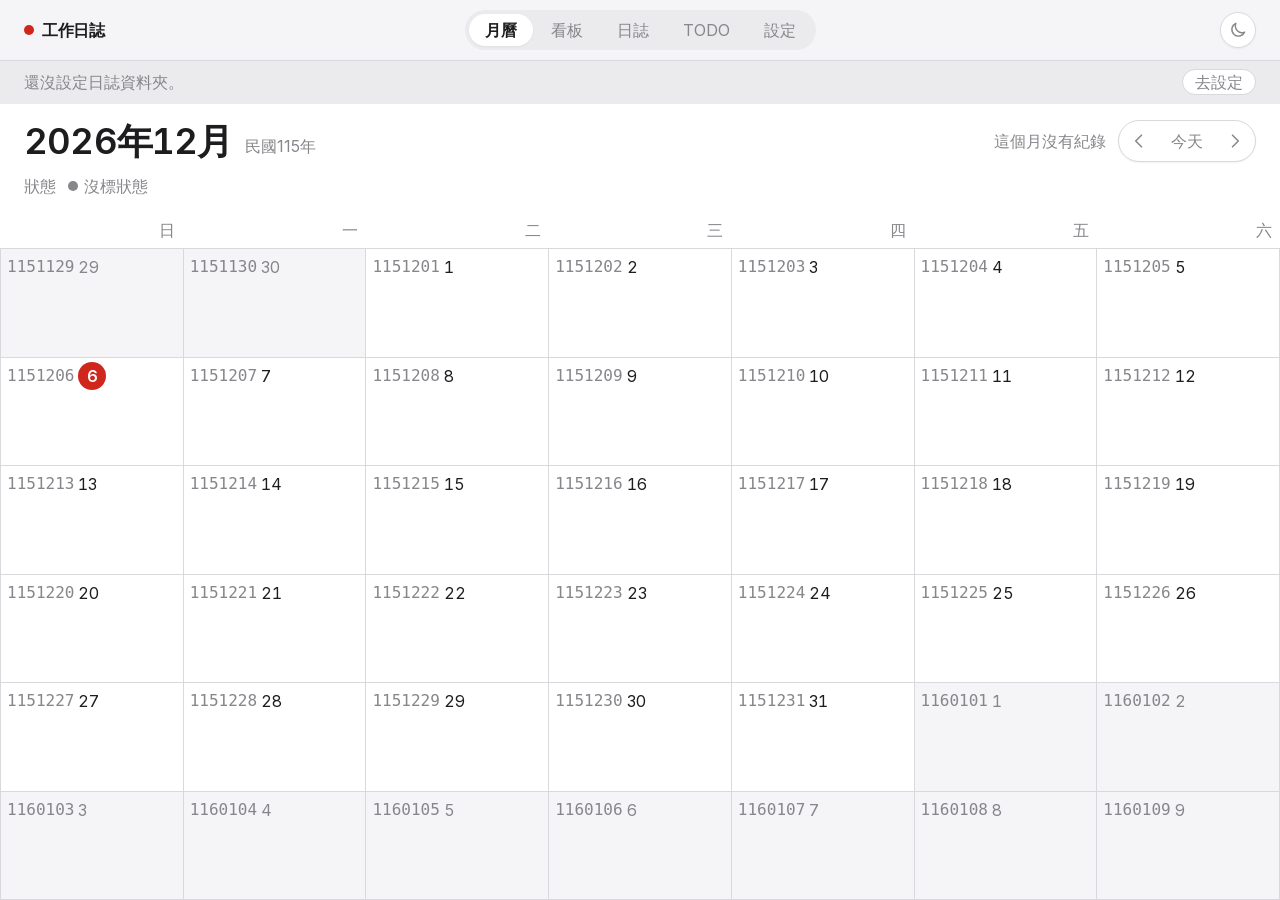
==== ui/index.html @ f8fb2ab3 "feat: 每日工作日誌桌面 app Tauri 2 ＋ 靜態 HTML，讀 <民國7碼>.md 把每天做了什麼、 每支工作項目走到哪一步畫出來。  - 解析日誌格式，並從條目推導工作項目與狀態 - " ====
<!DOCTYPE html>
<html lang="zh-Hant">
<head>
<meta charset="utf-8">
<meta name="viewport" content="width=device-width, initial-scale=1">
<title>月曆 — 每日工作日誌</title>
<link href="css/fonts.css" rel="stylesheet">
<link href="css/app.css" rel="stylesheet">
<script src="vendor/tailwind.js"></script>
<script src="js/tailwind-config.js"></script>
<script src="js/theme.js"></script>
<script src="js/store.js"></script>
<script src="js/shell.js"></script>
</head>
<body class="flex h-screen flex-col overflow-hidden bg-paper text-ink antialiased dark:bg-dpaper dark:text-dink font-sans text-base" data-od-id="calendar-home">

<div data-shell="topbar" data-tab="index.html" data-crumb=""></div>

<div class="flex min-h-0 flex-1 flex-col bg-surface dark:bg-dsurface">

  <!-- 標題列：大標題在左，換月在右（照 macOS 行事曆） -->
  <div class="flex shrink-0 flex-wrap items-center gap-x-3 gap-y-2 px-4 pb-3 pt-4 md:px-6" data-od-id="month-toolbar">
    <h1 id="month-title" class="font-display shrink-0 text-3xl font-bold tabular-nums tracking-tightest md:text-4xl" data-od-id="month-title"></h1>
    <span id="month-sub" class="shrink-0 self-end pb-1 text-muted dark:text-dmuted"></span>
    <span id="month-count" class="ml-auto shrink-0 tabular-nums text-muted dark:text-dmuted"></span>
    <div class="flex shrink-0 items-center gap-1 rounded-full border border-line bg-surface p-1 shadow-sm dark:border-dline dark:bg-dpaper" data-od-id="month-nav">
      <button id="btn-prev" class="grid h-8 w-8 place-items-center rounded-full text-muted hover:bg-accentsoft hover:text-ink dark:text-dmuted dark:hover:bg-daccentsoft dark:hover:text-dink" aria-label="上個月">
        <svg class="h-5 w-5" viewBox="0 0 24 24" fill="none" stroke="currentColor" stroke-width="1.8" stroke-linecap="round" stroke-linejoin="round"><path d="M15 5l-7 7 7 7"/></svg>
      </button>
      <button id="btn-this" class="rounded-full px-3 py-1 leading-tight text-muted hover:bg-accentsoft hover:text-ink dark:text-dmuted dark:hover:bg-daccentsoft dark:hover:text-dink">今天</button>
      <button id="btn-next" class="grid h-8 w-8 place-items-center rounded-full text-muted hover:bg-accentsoft hover:text-ink dark:text-dmuted dark:hover:bg-daccentsoft dark:hover:text-dink" aria-label="下個月">
        <svg class="h-5 w-5" viewBox="0 0 24 24" fill="none" stroke="currentColor" stroke-width="1.8" stroke-linecap="round" stroke-linejoin="round"><path d="M9 5l7 7-7 7"/></svg>
      </button>
    </div>
  </div>

  <!-- 圖例：七種狀態＝七種行事曆 -->
  <div class="flex shrink-0 flex-wrap items-center gap-x-3 gap-y-1.5 px-4 pb-3 md:px-6" id="legend" data-od-id="calendar-legend"></div>

  <!-- 星期列：靠右對齊，跟格子裡的日期同一條直線 -->
  <div class="grid shrink-0 grid-cols-7 border-b border-line px-0 pb-1.5 dark:border-dline" data-od-id="weekday-row"></div>

  <!-- 月格：整片髮絲線，沒有卡片、沒有圓角 -->
  <div class="min-h-0 flex-1 overflow-y-auto">
    <div id="grid" class="grid h-full grid-cols-7 auto-rows-[minmax(88px,1fr)] border-l border-line dark:border-dline sm:auto-rows-[minmax(104px,1fr)]" data-od-id="month-grid"></div>
  </div>

</div>

<script>
window.Log.ready(function () {
  var L = window.Log;
  var todayCode = L.today();
  var t = L.parts(todayCode);
  var view = { roc: t.roc, month: t.month };

  var grid = document.getElementById('grid');

  document.querySelector('[data-od-id="weekday-row"]').innerHTML =
    L.WEEKDAYS.map(function (w, i) {
      return '<span class="truncate px-2 pt-2 text-right ' +
        (i === 0 || i === 6 ? 'text-muted dark:text-dmuted' : 'text-muted dark:text-dmuted') + '">' + w + '</span>';
    }).join('');

  document.getElementById('legend').innerHTML =
    '<span class="shrink-0 text-muted dark:text-dmuted">狀態</span>' +
    L.statuses().map(function (s) {
    return '<span class="flex shrink-0 items-center gap-1.5 text-muted dark:text-dmuted">' +
      '<span class="h-2.5 w-2.5 rounded-full ' + L.statusDotClass(s.id) + '"></span>' + s.label + '</span>';
  }).join('') +
  '<span class="flex shrink-0 items-center gap-1.5 text-muted dark:text-dmuted">' +
    '<span class="h-2.5 w-2.5 rounded-full bg-muted dark:bg-dmuted"></span>沒標狀態</span>';

  function dot(id) {
    return '<span class="h-2 w-2 shrink-0 rounded-full ' +
      (id ? L.statusDotClass(id) : 'bg-muted dark:bg-dmuted') + '"></span>';
  }

  function cell(date, inMonth) {
    var code = L.toCode(date);
    var d = date.getDate();
    var n = L.countOf(code);
    var counts = L.dayStatusCounts(code);
    var order = L.statuses().map(function (s) { return s.id; }).concat(['none']);
    var rows = order.filter(function (k) { return counts[k]; });
    var shown = rows.slice(0, 3);
    var rest = rows.length - shown.length;
    var isToday = code === todayCode;

    var num = isToday
      ? '<span class="grid h-7 w-7 shrink-0 place-items-center rounded-full bg-accent tabular-nums font-semibold text-white dark:bg-daccent">' + d + '</span>'
      : '<span class="shrink-0 tabular-nums ' +
          (inMonth ? (n > 0 ? 'font-semibold' : '') : 'text-muted dark:text-dmuted') + '">' + d + '</span>';

    return '' +
      '<button data-goto="' + code + '" data-od-id="day-' + code + '" ' +
        'class="flex min-w-0 flex-col gap-0.5 overflow-hidden border-b border-r border-line px-1.5 pb-1.5 pt-1 text-left hover:bg-accentsoft/70 dark:border-dline dark:hover:bg-daccentsoft/70 ' +
        (inMonth ? 'bg-surface dark:bg-dsurface' : 'bg-paper dark:bg-dpaper') + '">' +
        '<span class="flex shrink-0 items-center gap-1">' +
          '<span class="hidden min-w-0 truncate font-mono text-muted dark:text-dmuted lg:inline">' + code + '</span>' +
          '<span class="ml-auto flex h-7 items-center">' + num + '</span>' +
        '</span>' +
        // 平板以上：像行事曆的事件列
        '<span class="hidden min-h-0 flex-col gap-0.5 sm:flex">' +
          shown.map(function (k) {
            var st = k === 'none' ? null : L.statusById(k);
            return L.eventRow(st ? st.id : null, st ? st.label : '沒標狀態', counts[k]);
          }).join('') +
          (rest > 0 ? '<span class="px-1.5 text-muted dark:text-dmuted">還有 ' + rest + ' 種</span>' : '') +
        '</span>' +
        // 手機：欄位太窄，只留圓點與件數
        (n > 0
          ? '<span class="mt-auto flex flex-wrap items-center gap-1 sm:hidden">' +
              rows.slice(0, 4).map(function (k) { return dot(k === 'none' ? null : k); }).join('') +
              '<span class="tabular-nums text-muted dark:text-dmuted">' + n + '</span>' +
            '</span>'
          : '') +
      '</button>';
  }

  function render() {
    var year = view.roc + 1911;
    var first = new Date(year, view.month - 1, 1);
    var start = new Date(year, view.month - 1, 1 - first.getDay());
    var total = 0;
    var recorded = 0;
    var cells = '';

    for (var i = 0; i < 42; i++) {
      var date = new Date(start.getFullYear(), start.getMonth(), start.getDate() + i);
      var inMonth = date.getMonth() === view.month - 1 && date.getFullYear() === year;
      if (inMonth) {
        var n = L.countOf(L.toCode(date));
        total += n;
        if (n > 0) recorded += 1;
      }
      cells += cell(date, inMonth);
    }

    grid.innerHTML = cells;
    grid.querySelectorAll('[data-goto]').forEach(function (b) {
      b.addEventListener('click', function () {
        location.href = 'daily-log.html?d=' + b.getAttribute('data-goto') + '&range=day';
      });
    });

    document.getElementById('month-title').textContent = year + '年' + view.month + '月';
    document.getElementById('month-sub').textContent = '民國' + view.roc + '年';
    document.getElementById('month-count').textContent = total > 0
      ? recorded + ' 天有紀錄 · 共 ' + total + ' 筆'
      : '這個月沒有紀錄';

    var crumb = document.querySelector('[data-od-id="crumb"]');
    if (crumb) crumb.textContent = year + '年' + view.month + '月';
  }

  function shiftMonth(delta) {
    var m = view.month + delta;
    var y = view.roc;
    if (m < 1) { m = 12; y -= 1; }
    if (m > 12) { m = 1; y += 1; }
    view = { roc: y, month: m };
    render();
  }

  document.getElementById('btn-prev').addEventListener('click', function () { shiftMonth(-1); });
  document.getElementById('btn-next').addEventListener('click', function () { shiftMonth(1); });
  document.getElementById('btn-this').addEventListener('click', function () {
    view = { roc: t.roc, month: t.month };
    render();
  });
  document.addEventListener('keydown', function (e) {
    if (/^(INPUT|SELECT|TEXTAREA)$/.test(document.activeElement.tagName)) return;
    if (e.key === 'ArrowLeft') shiftMonth(-1);
    if (e.key === 'ArrowRight') shiftMonth(1);
  });

  render();
});
</script>
</body>
</html>
---- ui/css/fonts.css ----
/* 字體：全部放在專案裡，app 離線也能正常顯示，不連外。 */

/* Cal Sans：cal.diy 的標題字 */
@font-face {
  font-family: 'Cal Sans';
  src: url('../fonts/CalSans-SemiBold.woff2') format('woff2');
  font-weight: 600;
  font-style: normal;
  font-display: swap;
}

/* Inter：內文字，latin subset，中文交給系統字型 */
@font-face {
  font-family: 'Inter';
  src: url('../fonts/Inter-400.woff2') format('woff2');
  font-weight: 400;
  font-style: normal;
  font-display: swap;
}
@font-face {
  font-family: 'Inter';
  src: url('../fonts/Inter-500.woff2') format('woff2');
  font-weight: 500;
  font-style: normal;
  font-display: swap;
}
@font-face {
  font-family: 'Inter';
  src: url('../fonts/Inter-600.woff2') format('woff2');
  font-weight: 600;
  font-style: normal;
  font-display: swap;
}
---- ui/css/app.css ----
/* 捲軸：macOS 的 overlay 捲軸在 app 視窗裡看起來像多出來的一條白線，
   而且每一個可捲動區都會冒一條。藏起來，捲動本身不受影響。 */
* {
  scrollbar-width: none;          /* Firefox / 標準屬性 */
  -ms-overflow-style: none;
}
::-webkit-scrollbar {
  width: 0;
  height: 0;
  background: transparent;
}
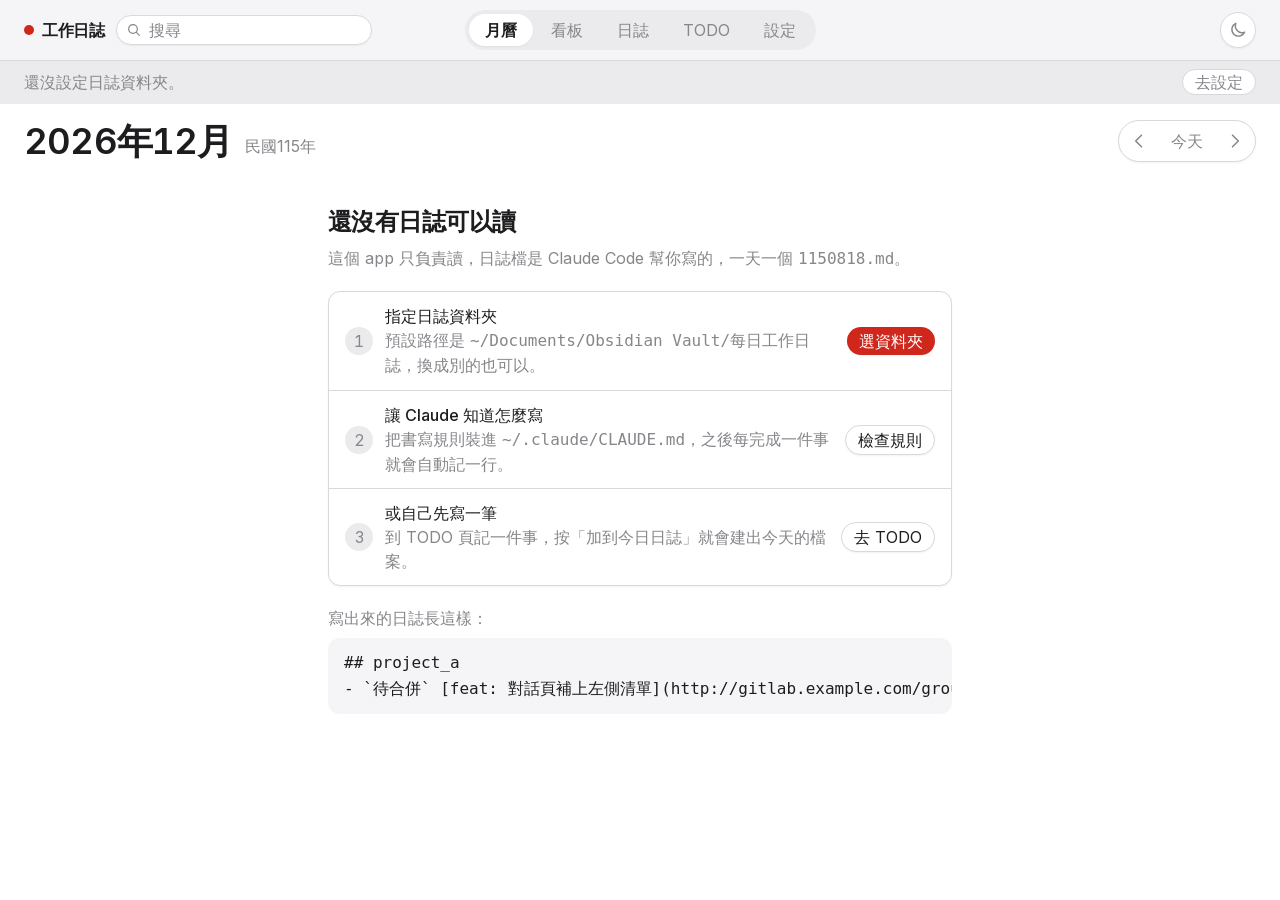
==== commit cde5f861: "feat: 依介面檢視調整六項 - 月曆格子改成密度條，hover 才展開明細；沒資料時換成三步驟引導 - 看板空欄收成窄軌，拖曳經過自動展開；卡片拿掉狀態下拉、標籤縮短 - 日誌頁首三排併一排，內容" ====
--- a/ui/index.html
+++ b/ui/index.html
@@ -37,6 +37,9 @@
   <!-- 圖例：七種狀態＝七種行事曆 -->
   <div class="flex shrink-0 flex-wrap items-center gap-x-3 gap-y-1.5 px-4 pb-3 md:px-6" id="legend" data-od-id="calendar-legend"></div>
 
+  <!-- 開著過濾的時候要看得出來 -->
+  <div id="filter-bar" class="hidden shrink-0 px-4 pb-3 md:px-6" data-od-id="filter-bar"></div>
+
   <!-- 星期列：靠右對齊，跟格子裡的日期同一條直線 -->
   <div class="grid shrink-0 grid-cols-7 border-b border-line px-0 pb-1.5 dark:border-dline" data-od-id="weekday-row"></div>
 
@@ -55,36 +58,84 @@
   var view = { roc: t.roc, month: t.month };
 
   var grid = document.getElementById('grid');
-
-  document.querySelector('[data-od-id="weekday-row"]').innerHTML =
+  var gridClass = grid.className;          /* 引導卡模式會把格線整片拿掉，回來時原樣裝回去 */
+  var weekdayRow = document.querySelector('[data-od-id="weekday-row"]');
+  var legend = document.getElementById('legend');
+
+  /* 搜尋：關鍵字由工具列的搜尋框管。
+     月曆的格線結構要保持完整，所以沒命中的日子不會消失，只是整格淡掉、統計歸零。 */
+  var query = (window.Shell && window.Shell.searchQuery) ? window.Shell.searchQuery() : '';
+
+  function filtering() {
+    return L.searchTerms(query).length > 0;
+  }
+
+  function esc(s) {
+    return String(s).replace(/[&<>"']/g, function (c) {
+      return { '&': '&amp;', '<': '&lt;', '>': '&gt;', '"': '&quot;', "'": '&#39;' }[c];
+    });
+  }
+
+  /* 這一天命中關鍵字的條目；沒有關鍵字就是全部 */
+  function keptEntries(code) {
+    return L.entriesOf(code).filter(function (e) {
+      return L.matchesSearch(L.entrySearchFields(e), query);
+    });
+  }
+
+  /* 格子裡的狀態統計只算命中的條目，沒標狀態的算成 none */
+  function keptCounts(code) {
+    var counts = {};
+    keptEntries(code).forEach(function (e) {
+      var key = e.status || 'none';
+      counts[key] = (counts[key] || 0) + 1;
+    });
+    return counts;
+  }
+
+  weekdayRow.innerHTML =
     L.WEEKDAYS.map(function (w, i) {
       return '<span class="truncate px-2 pt-2 text-right ' +
         (i === 0 || i === 6 ? 'text-muted dark:text-dmuted' : 'text-muted dark:text-dmuted') + '">' + w + '</span>';
     }).join('');
 
-  document.getElementById('legend').innerHTML =
+  /* 圖例的標籤一律中文（日誌檔裡寫的就是中文，兩邊對得起來） */
+  legend.innerHTML =
     '<span class="shrink-0 text-muted dark:text-dmuted">狀態</span>' +
     L.statuses().map(function (s) {
     return '<span class="flex shrink-0 items-center gap-1.5 text-muted dark:text-dmuted">' +
-      '<span class="h-2.5 w-2.5 rounded-full ' + L.statusDotClass(s.id) + '"></span>' + s.label + '</span>';
+      '<span class="h-2.5 w-2.5 rounded-full ' + L.statusDotClass(s.id) + '"></span>' + L.statusText(s.id) + '</span>';
   }).join('') +
   '<span class="flex shrink-0 items-center gap-1.5 text-muted dark:text-dmuted">' +
     '<span class="h-2.5 w-2.5 rounded-full bg-muted dark:bg-dmuted"></span>沒標狀態</span>';
 
-  function dot(id) {
-    return '<span class="h-2 w-2 shrink-0 rounded-full ' +
-      (id ? L.statusDotClass(id) : 'bg-muted dark:bg-dmuted') + '"></span>';
+  /* 一天的密度條：一條軌道，裡面依狀態順序排出各段，
+     每段的寬度就是該狀態佔當天總筆數的百分比，顏色用該狀態的圓點色。 */
+  function densityBar(order, counts, total) {
+    var segs = order.filter(function (k) { return counts[k]; }).map(function (k) {
+      var color = k === 'none' ? 'bg-muted dark:bg-dmuted' : L.statusDotClass(k);
+      var pct = Math.round(counts[k] / total * 10000) / 100;
+      return '<span class="h-full ' + color + '" style="width:' + pct + '%"></span>';
+    }).join('');
+    return '<span class="flex h-1.5 w-full overflow-hidden rounded-full bg-accentsoft dark:bg-daccentsoft">' +
+      segs + '</span>';
+  }
+
+  /* 明細列：沿用行事曆事件那一列，標籤用中文 */
+  function detailRows(rows, counts) {
+    return rows.map(function (k) {
+      var st = k === 'none' ? null : L.statusById(k);
+      return L.eventRow(st ? st.id : null, st ? L.statusText(st.id) : '沒標狀態', counts[k]);
+    }).join('');
   }
 
   function cell(date, inMonth) {
     var code = L.toCode(date);
     var d = date.getDate();
-    var n = L.countOf(code);
-    var counts = L.dayStatusCounts(code);
+    var n = keptEntries(code).length;
+    var counts = keptCounts(code);
     var order = L.statuses().map(function (s) { return s.id; }).concat(['none']);
     var rows = order.filter(function (k) { return counts[k]; });
-    var shown = rows.slice(0, 3);
-    var rest = rows.length - shown.length;
     var isToday = code === todayCode;
 
     var num = isToday
@@ -94,31 +145,130 @@
 
     return '' +
       '<button data-goto="' + code + '" data-od-id="day-' + code + '" ' +
-        'class="flex min-w-0 flex-col gap-0.5 overflow-hidden border-b border-r border-line px-1.5 pb-1.5 pt-1 text-left hover:bg-accentsoft/70 dark:border-dline dark:hover:bg-daccentsoft/70 ' +
-        (inMonth ? 'bg-surface dark:bg-dsurface' : 'bg-paper dark:bg-dpaper') + '">' +
+        'class="group flex min-w-0 flex-col gap-0.5 overflow-hidden border-b border-r border-line px-1.5 pb-1.5 pt-1 text-left hover:bg-accentsoft/70 dark:border-dline dark:hover:bg-daccentsoft/70 ' +
+        (inMonth ? 'bg-surface dark:bg-dsurface' : 'bg-paper dark:bg-dpaper') +
+        (filtering() && n === 0 ? ' opacity-40' : '') + '">' +
         '<span class="flex shrink-0 items-center gap-1">' +
           '<span class="hidden min-w-0 truncate font-mono text-muted dark:text-dmuted lg:inline">' + code + '</span>' +
           '<span class="ml-auto flex h-7 items-center">' + num + '</span>' +
         '</span>' +
-        // 平板以上：像行事曆的事件列
-        '<span class="hidden min-h-0 flex-col gap-0.5 sm:flex">' +
-          shown.map(function (k) {
-            var st = k === 'none' ? null : L.statusById(k);
-            return L.eventRow(st ? st.id : null, st ? st.label : '沒標狀態', counts[k]);
-          }).join('') +
-          (rest > 0 ? '<span class="px-1.5 text-muted dark:text-dmuted">還有 ' + rest + ' 種</span>' : '') +
-        '</span>' +
-        // 手機：欄位太窄，只留圓點與件數
+        // 沒有紀錄的日子不畫密度條，也不留空位
         (n > 0
-          ? '<span class="mt-auto flex flex-wrap items-center gap-1 sm:hidden">' +
-              rows.slice(0, 4).map(function (k) { return dot(k === 'none' ? null : k); }).join('') +
-              '<span class="tabular-nums text-muted dark:text-dmuted">' + n + '</span>' +
+          ? // 滑鼠移上去才展開明細：純 CSS 的 group-hover，一顯一隱，不寫 JS 事件
+            '<span class="hidden min-h-0 flex-1 flex-col gap-0.5 overflow-hidden group-hover:flex">' +
+              detailRows(rows, counts) +
+            '</span>' +
+            // 平常只有密度條與一行總數
+            '<span class="mt-auto flex shrink-0 flex-col gap-1 pt-1 group-hover:hidden">' +
+              densityBar(order, counts, n) +
+              '<span class="tabular-nums ' +
+                (isToday ? 'font-medium text-ink dark:text-dink' : 'text-muted dark:text-dmuted') +
+                '">' + n + ' 筆</span>' +
             '</span>'
           : '') +
       '</button>';
   }
 
+  /* ---------- 沒有日誌可讀的時候 ----------
+     判斷跟工具列那條黃色橫幅一致：沒設資料夾／資料夾不存在／一個日誌檔都沒有。
+     這種時候整片空格線沒有意義，格線不畫，改成一張告訴你下一步怎麼走的引導卡。 */
+  function noLogs() {
+    var ws = L.workspace();
+    return !ws.folder || !ws.folder_exists || !(ws.days && ws.days.length);
+  }
+
+  var GUIDE_STEPS = [
+    {
+      title: '指定日誌資料夾',
+      desc: '預設路徑是 <span class="font-mono">~/Documents/Obsidian Vault/每日工作日誌</span>，換成別的也可以。',
+      btn: '選資料夾',
+      href: 'settings.html',
+      primary: true,
+    },
+    {
+      title: '讓 Claude 知道怎麼寫',
+      desc: '把書寫規則裝進 <span class="font-mono">~/.claude/CLAUDE.md</span>，之後每完成一件事就會自動記一行。',
+      btn: '檢查規則',
+      href: 'settings.html',
+    },
+    {
+      title: '或自己先寫一筆',
+      desc: '到 TODO 頁記一件事，按「加到今日日誌」就會建出今天的檔案。',
+      btn: '去 TODO',
+      href: 'todo-list.html',
+    },
+  ];
+
+  /* 群組內嵌清單：白面板 + 圓角 12px + 列與列之間一條髮絲線 */
+  function guideCard() {
+    var steps = GUIDE_STEPS.map(function (s, i) {
+      var btn = s.primary
+        ? 'bg-accent font-medium text-white shadow-sm hover:opacity-90 dark:bg-daccent'
+        : 'border border-line bg-surface shadow-sm hover:bg-accentsoft dark:border-dline dark:bg-dsurface dark:hover:bg-dpaper';
+      return '<div class="flex items-center gap-3 border-t border-line px-4 py-3 first:border-t-0 dark:border-dline">' +
+        '<span class="grid h-7 w-7 shrink-0 place-items-center rounded-full bg-accentsoft tabular-nums text-muted dark:bg-daccentsoft dark:text-dmuted">' + (i + 1) + '</span>' +
+        '<span class="min-w-0 flex-1">' +
+          '<span class="block font-medium">' + s.title + '</span>' +
+          '<span class="block text-muted dark:text-dmuted">' + s.desc + '</span>' +
+        '</span>' +
+        '<a href="' + s.href + '" class="shrink-0 rounded-full px-3 py-1 leading-tight ' + btn + '">' + s.btn + '</a>' +
+      '</div>';
+    }).join('');
+
+    return '<div class="mx-auto w-full max-w-2xl px-4 py-8 md:px-6">' +
+      '<h2 class="font-display text-2xl font-bold tracking-tightest">還沒有日誌可以讀</h2>' +
+      '<p class="mt-2 text-muted dark:text-dmuted">這個 app 只負責讀，日誌檔是 Claude Code 幫你寫的，' +
+        '一天一個 <span class="font-mono">1150818.md</span>。</p>' +
+      '<div class="mt-5 overflow-hidden rounded-xl border border-line bg-surface shadow-sm dark:border-dline dark:bg-dsurface">' +
+        steps +
+      '</div>' +
+      '<p class="mt-5 text-muted dark:text-dmuted">寫出來的日誌長這樣：</p>' +
+      '<pre class="mt-2 overflow-x-auto rounded-xl bg-paper px-4 py-3 font-mono leading-relaxed dark:bg-daccentsoft">' +
+        '## project_a\n' +
+        '- `待合併` [feat: 對話頁補上左側清單](http://gitlab.example.com/group/project_a/-/merge_requests/128)' +
+      '</pre>' +
+    '</div>';
+  }
+
+  /* 開著過濾很容易忘記，所以直接寫出關鍵字與命中幾筆 */
+  function renderFilter(total) {
+    var bar = document.getElementById('filter-bar');
+    if (!filtering()) { bar.classList.add('hidden'); bar.innerHTML = ''; return; }
+    bar.classList.remove('hidden');
+    bar.innerHTML = '' +
+      '<div class="flex flex-wrap items-center gap-2 rounded-xl border border-line bg-accentsoft px-3 py-2 dark:border-dline dark:bg-daccentsoft">' +
+        '<span class="min-w-0 flex-1 truncate">正在用「' + esc(query) + '」過濾，這個月共 ' + total + ' 筆</span>' +
+        '<button id="clear-filter" class="shrink-0 rounded-full border border-line bg-surface px-3 py-1 leading-tight shadow-sm hover:bg-accentsoft dark:border-dline dark:bg-dsurface dark:hover:bg-dpaper">清除</button>' +
+      '</div>';
+    document.getElementById('clear-filter').addEventListener('click', function () {
+      if (window.Shell && window.Shell.setSearchQuery) window.Shell.setSearchQuery('');
+    });
+  }
+
+  /* 引導卡出現的時候，星期列與圖例都是月曆格線的一部分，一起收起來 */
+  function showCalendarChrome(on) {
+    weekdayRow.style.display = on ? '' : 'none';
+    legend.style.display = on ? '' : 'none';
+  }
+
+  function renderGuide() {
+    var year = view.roc + 1911;
+    grid.className = '';           /* 格線整片不畫 */
+    grid.innerHTML = guideCard();
+    showCalendarChrome(false);
+    document.getElementById('filter-bar').classList.add('hidden');
+    document.getElementById('month-title').textContent = year + '年' + view.month + '月';
+    document.getElementById('month-sub').textContent = '民國' + view.roc + '年';
+    document.getElementById('month-count').textContent = '';
+    var crumb = document.querySelector('[data-od-id="crumb"]');
+    if (crumb) crumb.textContent = year + '年' + view.month + '月';
+  }
+
   function render() {
+    if (noLogs()) { renderGuide(); return; }
+    showCalendarChrome(true);
+    grid.className = gridClass;
+
     var year = view.roc + 1911;
     var first = new Date(year, view.month - 1, 1);
     var start = new Date(year, view.month - 1, 1 - first.getDay());
@@ -130,7 +280,7 @@
       var date = new Date(start.getFullYear(), start.getMonth(), start.getDate() + i);
       var inMonth = date.getMonth() === view.month - 1 && date.getFullYear() === year;
       if (inMonth) {
-        var n = L.countOf(L.toCode(date));
+        var n = keptEntries(L.toCode(date)).length;
         total += n;
         if (n > 0) recorded += 1;
       }
@@ -140,7 +290,9 @@
     grid.innerHTML = cells;
     grid.querySelectorAll('[data-goto]').forEach(function (b) {
       b.addEventListener('click', function () {
-        location.href = 'daily-log.html?d=' + b.getAttribute('data-goto') + '&range=day';
+        var url = 'daily-log.html?d=' + b.getAttribute('data-goto') + '&range=day';
+        if (window.Shell && window.Shell.withSearch) url = window.Shell.withSearch(url);
+        location.href = url;
       });
     });
 
@@ -148,7 +300,8 @@
     document.getElementById('month-sub').textContent = '民國' + view.roc + '年';
     document.getElementById('month-count').textContent = total > 0
       ? recorded + ' 天有紀錄 · 共 ' + total + ' 筆'
-      : '這個月沒有紀錄';
+      : filtering() ? '這個月沒有符合的條目' : '這個月沒有紀錄';
+    renderFilter(total);
 
     var crumb = document.querySelector('[data-od-id="crumb"]');
     if (crumb) crumb.textContent = year + '年' + view.month + '月';
@@ -175,6 +328,12 @@
     if (e.key === 'ArrowRight') shiftMonth(1);
   });
 
+  /* 工具列的搜尋框改了關鍵字就重畫，資料不用重讀 */
+  document.addEventListener('worklog:search', function (e) {
+    query = e.detail || '';
+    render();
+  });
+
   render();
 });
 </script>
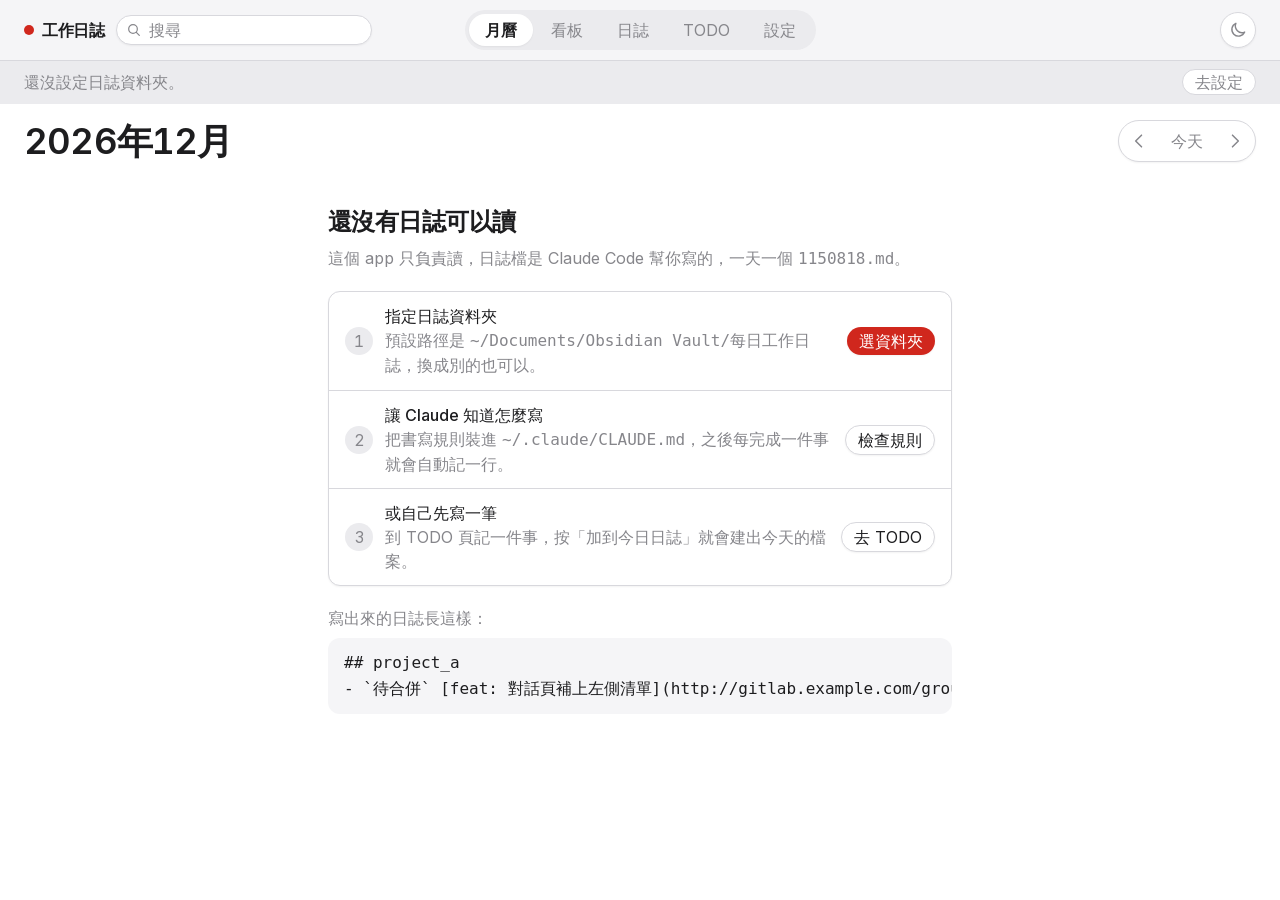
==== commit 406d409b: "feat: 日誌檔改西元命名與 年/月 資料夾，看板可自訂狀態 日誌檔 - 檔名從民國 7 碼改成西元 8 碼（1150817.md → 20260817.md） - 位置改成 <資料夾>/<年>/<" ====
--- a/ui/index.html
+++ b/ui/index.html
@@ -55,7 +55,7 @@
   var L = window.Log;
   var todayCode = L.today();
   var t = L.parts(todayCode);
-  var view = { roc: t.roc, month: t.month };
+  var view = { year: t.year, month: t.month };
 
   var grid = document.getElementById('grid');
   var gridClass = grid.className;          /* 引導卡模式會把格線整片拿掉，回來時原樣裝回去 */
@@ -252,13 +252,12 @@
   }
 
   function renderGuide() {
-    var year = view.roc + 1911;
+    var year = view.year;
     grid.className = '';           /* 格線整片不畫 */
     grid.innerHTML = guideCard();
     showCalendarChrome(false);
     document.getElementById('filter-bar').classList.add('hidden');
     document.getElementById('month-title').textContent = year + '年' + view.month + '月';
-    document.getElementById('month-sub').textContent = '民國' + view.roc + '年';
     document.getElementById('month-count').textContent = '';
     var crumb = document.querySelector('[data-od-id="crumb"]');
     if (crumb) crumb.textContent = year + '年' + view.month + '月';
@@ -269,7 +268,7 @@
     showCalendarChrome(true);
     grid.className = gridClass;
 
-    var year = view.roc + 1911;
+    var year = view.year;
     var first = new Date(year, view.month - 1, 1);
     var start = new Date(year, view.month - 1, 1 - first.getDay());
     var total = 0;
@@ -297,7 +296,6 @@
     });
 
     document.getElementById('month-title').textContent = year + '年' + view.month + '月';
-    document.getElementById('month-sub').textContent = '民國' + view.roc + '年';
     document.getElementById('month-count').textContent = total > 0
       ? recorded + ' 天有紀錄 · 共 ' + total + ' 筆'
       : filtering() ? '這個月沒有符合的條目' : '這個月沒有紀錄';
@@ -309,17 +307,17 @@
 
   function shiftMonth(delta) {
     var m = view.month + delta;
-    var y = view.roc;
+    var y = view.year;
     if (m < 1) { m = 12; y -= 1; }
     if (m > 12) { m = 1; y += 1; }
-    view = { roc: y, month: m };
+    view = { year: y, month: m };
     render();
   }
 
   document.getElementById('btn-prev').addEventListener('click', function () { shiftMonth(-1); });
   document.getElementById('btn-next').addEventListener('click', function () { shiftMonth(1); });
   document.getElementById('btn-this').addEventListener('click', function () {
-    view = { roc: t.roc, month: t.month };
+    view = { year: t.year, month: t.month };
     render();
   });
   document.addEventListener('keydown', function (e) {
